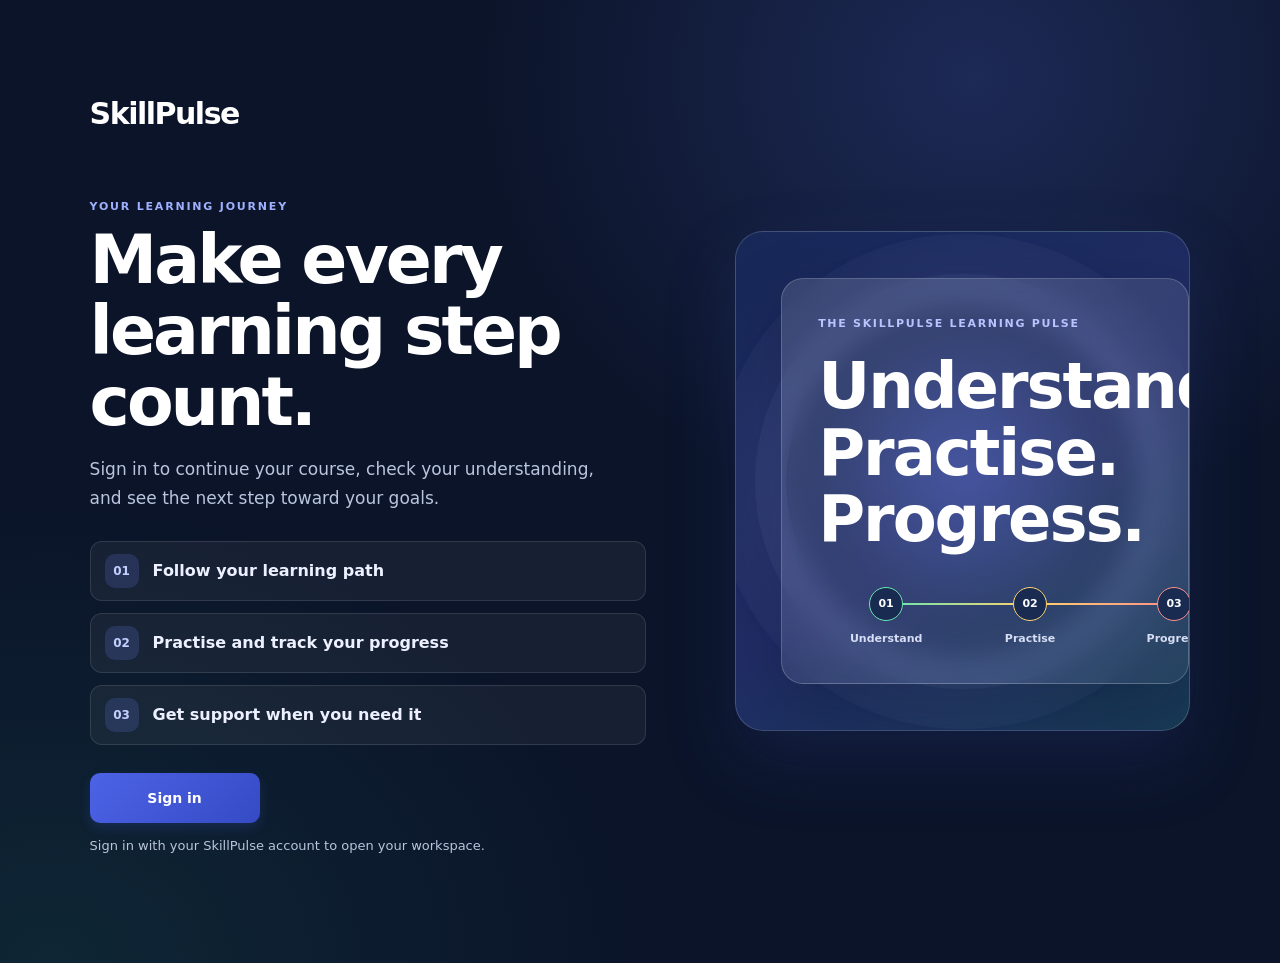
==== frontend/index.html @ a99fac08 "feat: admin invite page, favicon and onboarding docs" ====
<!DOCTYPE html>
<html lang="en">
<head>
  <meta charset="UTF-8">
  <meta name="viewport" content="width=device-width, initial-scale=1">
  <title>SkillPulse | My Learning</title>
  <link rel="icon" href="favicon.svg" type="image/svg+xml">
  <link rel="stylesheet" href="style.css">
  <script src="app.js" defer></script>
  <script src="final-project.js" defer></script>
  <script src="modules.js" defer></script>
  <script src="module-checks.js" defer></script>
  <script src="practice.js" defer></script>
 <script src="support.js" defer></script>
  <script src="tutor-reviews.js" defer></script>
  <script src="tutor-dashboard.js" defer></script>
  <script src="certificate.js" defer></script>
  <script src="admin-invites.js" defer></script>
  <script src="auth.js" defer></script>
</head>
<body>
  <main id="login-page" class="login-page">
    <section class="login-panel">
      <a class="login-brand" href="/">SkillPulse</a>
      <p class="eyebrow">YOUR LEARNING JOURNEY</p>
      <h1>Make every learning step count.</h1>
      <p class="login-lead">
        Sign in to continue your course, check your understanding,
        and see the next step toward your goals.
      </p>
      <div class="login-highlights">
        <div><span>01</span><p>Follow your learning path</p></div>
        <div><span>02</span><p>Practise and track your progress</p></div>
        <div><span>03</span><p>Get support when you need it</p></div>
      </div>
      <div id="login-actions" class="login-actions"></div>
      <p id="login-status" class="login-status" role="status" aria-live="polite">
        Sign in with your SkillPulse account to open your workspace.
      </p>
    </section>
    <aside class="login-art" aria-label="Learning and progress">
      <div class="login-art-card">
        <span class="login-art-kicker">THE SKILLPULSE LEARNING PULSE</span>
        <strong>Understand.<br>Practise.<br>Progress.</strong>
        <div class="pulse-route" aria-label="Learning journey milestones">
          <div class="pulse-stop"><span>01</span><small>Understand</small></div>
          <div class="pulse-stop"><span>02</span><small>Practise</small></div>
          <div class="pulse-stop"><span>03</span><small>Progress</small></div>
        </div>
      </div>
    </aside>
  </main>

  <div class="app-shell" hidden>
    <aside class="sidebar">
      <a class="brand" href="#overview">SkillPulse</a>
      <p class="sidebar-caption">LEARNER WORKSPACE</p>

      <nav aria-label="Main navigation">
        <a href="#overview">Overview</a>
        <a href="#learning">My Learning</a>
        <a href="#practice">Practice</a>
        <a href="#understanding">My Understanding</a>
        <a href="#readiness">Exam Readiness</a>
        <a href="#history">Progress History</a>
        <a href="#support">Support</a>
      </nav>

      <div class="sidebar-note">
        <strong>One step at a time.</strong>
        <p>Learn, practise, reflect and ask for help.</p>
      </div>
    </aside>

    <main class="workspace">
      <header class="workspace-header">
        <span class="badge">My Learning</span>
        <span class="account-status">Not signed in</span>
      </header>

      <section id="overview" class="welcome">
        <p class="eyebrow">YOUR LEARNING JOURNEY</p>
        <h1>Build confidence.<br>See your progress.</h1>
        <p>
          Follow your learning path, check your understanding
          and discover what needs attention.
        </p>
      </section>

      <p id="connection-status" class="notice" role="status">
        Not connected. Sign-in setup is pending.
        Your learning records have not been loaded.
      </p>

      <section class="summary-grid" aria-label="Progress overview">
        <article class="card">
          <h2>Attendance</h2>
          <p class="metric" id="attendance-summary">—</p>
          <p>Participation in eligible completed classes.</p>
        </article>
        <article class="card">
          <h2>Lab completion</h2>
          <p class="metric" id="labs-summary">—</p>
          <p>Published labs with approved submissions.</p>
        </article>
        <article class="card">
          <h2>Understanding</h2>
          <p class="metric" id="understanding-summary">—</p>
          <p>Your feedback after each class.</p>
        </article>
        <article class="card">
          <h2>Open blockers</h2>
          <p class="metric" id="blockers-summary">—</p>
          <p>Learning difficulties needing support.</p>
        </article>
      </section>

      <div class="dashboard-columns">
        <div class="main-column">
          <section id="learning" class="card">
            <p class="eyebrow">MY LEARNING</p>
            <h2>Your learning path</h2>
            <p>
              Your enrolled courses, topics and learning activities
              will appear here.
            </p>
            <div id="learning-path" class="empty-state">
              <strong>Your next step starts here</strong>
              <p>Sign in once account setup is complete to load your courses.</p>
            </div>
          </section>

          <section id="understanding" class="card">
            <p class="eyebrow">REFLECT AFTER EACH CLASS</p>
            <h2>How well did you understand?</h2>
            <p>
              Choose a status for a class and tell your tutor
              where you need help.
            </p>

            <div class="understanding-legend">
              <div class="understanding-option green">
                <strong>✓ Green · Understood</strong>
                <p>I can explain this and try it independently.</p>
              </div>
              <div class="understanding-option yellow">
                <strong>? Yellow · Some doubts</strong>
                <p>I understand parts, but need clarification.</p>
              </div>
              <div class="understanding-option red">
                <strong>! Red · Need help</strong>
                <p>I need another explanation or guided practice.</p>
              </div>
            </div>

            <form id="understanding-form">
              <fieldset disabled>
                <legend>Record your understanding</legend>

                <label for="session-select">Class session</label>
                <select id="session-select" name="session_id">
                  <option value="">Sign in to load your classes</option>
                </select>

                <label for="understanding-rating">Your understanding</label>
                <select id="understanding-rating" name="rating">
                  <option value="">Choose a status</option>
                  <option value="green">Green — Understood</option>
                  <option value="yellow">Yellow — Some doubts</option>
                  <option value="red">Red — Need help</option>
                </select>

                <label for="understanding-comment">
                  What would you like help with?
                </label>
                <textarea
                  id="understanding-comment"
                  name="comment"
                  rows="3"
                  placeholder="For example: I need help understanding IAM roles."
                ></textarea>

                <button type="submit">Save understanding</button>
              </fieldset>
              <p class="form-note">
                Available after sign-in and class data are connected.
              </p>
            </form>

            <p class="form-note">
              This is your own understanding check.
              Exam readiness is calculated separately.
            </p>
          </section>

          <section id="history" class="card">
            <h2>Your progress over time</h2>
            <p>Compare saved readiness snapshots.</p>

            <div class="table-scroll">
              <table>
                <caption class="sr-only">Readiness snapshot history</caption>
                <thead>
                  <tr>
                    <th scope="col">Date</th>
                    <th scope="col">Score</th>
                    <th scope="col">Readiness level</th>
                  </tr>
                </thead>
                <tbody id="history-body">
                  <tr>
                    <td colspan="3">History has not been loaded.</td>
                  </tr>
                </tbody>
              </table>
            </div>
          </section>
        </div>

        <div class="side-column">
          <section id="readiness" class="card">
            <p class="eyebrow">EXAM READINESS</p>
            <h2>Your readiness</h2>
            <div class="score-display">
              <span id="overall-score">—</span>
              <span class="score-total">/ 100</span>
              <p id="readiness-level">Awaiting data</p>
            </div>
            <p id="readiness-summary">
              Your score and its explanation will appear after connection.
            </p>

            <dl class="score-breakdown">
              <div><dt>Quizzes</dt><dd id="quiz-score">—</dd></div>
              <div><dt>Mock exams</dt><dd id="mock-score">—</dd></div>
              <div><dt>Practical labs</dt><dd id="lab-score">—</dd></div>
              <div><dt>Attendance</dt><dd id="attendance-score">—</dd></div>
              <div><dt>Blocker resolution</dt><dd id="blockers-score">—</dd></div>
            </dl>

            <h3>Readiness requirements</h3>
            <ul id="readiness-requirements">
              <li>Requirements have not been loaded.</li>
            </ul>
          </section>

          <section class="card">
            <h2>Your next steps</h2>
            <div id="next-steps" class="empty-state">
              <p>
                Pending work and unmet readiness requirements
                will appear when your records are loaded.
              </p>
            </div>
          </section>

          <section id="support" class="card">
            <p class="eyebrow">YOU CAN ASK FOR HELP</p>
            <h2>Learning support</h2>
            <p>
              Track your blockers and follow up with your tutor.
            </p>
            <p class="empty-state">
              Support records have not been loaded.
            </p>
          </section>
        </div>
      </div>

      <footer>
        SkillPulse · Readiness is guidance, not a guarantee of exam success.
      </footer>
    </main>
  </div>
</body>
</html>
---- frontend/style.css ----
:root {
  color-scheme: light;
  --background: #f3f6fb;
  --surface: #ffffff;
  --text: #17243b;
  --muted: #58677d;
  --primary: #3455db;
  --border: #dce4ee;
}

* {
  box-sizing: border-box;
}

html {
  scroll-behavior: smooth;
  scroll-padding-top: 24px;
}

body {
  margin: 0;
  background: var(--background);
  color: var(--text);
  font-family: system-ui, -apple-system, BlinkMacSystemFont,
    "Segoe UI", sans-serif;
  line-height: 1.6;
}

.app-shell {
  display: grid;
  grid-template-columns: 240px minmax(0, 1fr);
  min-height: 100vh;
}

.sidebar {
  position: sticky;
  top: 0;
  height: 100vh;
  overflow-y: auto;
  padding: 32px 22px;
  background: #15233f;
  color: #ffffff;
}

.brand {
  color: #ffffff;
  font-size: 28px;
  font-weight: 800;
  letter-spacing: -1px;
  text-decoration: none;
}

.sidebar-caption {
  margin: 38px 12px 14px;
  color: #a9b9d5;
  font-size: 11px;
  font-weight: 700;
  letter-spacing: 1.4px;
}

.sidebar nav {
  display: grid;
  gap: 8px;
}

.sidebar nav a {
  padding: 12px;
  border-radius: 10px;
  color: #e2eaf8;
  text-decoration: none;
  font-size: 14px;
  font-weight: 550;
}

.sidebar nav a:hover,
.sidebar nav a:focus-visible {
  background: #2a3c60;
  color: #ffffff;
}

.sidebar-note {
  margin-top: 48px;
  padding: 18px;
  border: 1px solid #3a4a67;
  border-radius: 14px;
  font-size: 13px;
}

.sidebar-note p {
  margin-bottom: 0;
  color: #c0cee3;
}

.workspace {
  min-width: 0;
  width: 100%;
  max-width: 1480px;
  margin: 0 auto;
  padding: 0 36px;
}

.workspace-header {
  display: flex;
  justify-content: space-between;
  align-items: center;
  gap: 16px;
  min-height: 82px;
  border-bottom: 1px solid var(--border);
}

.badge {
  padding: 6px 12px;
  border-radius: 999px;
  background: #e7edff;
  color: #3048a5;
  font-size: 13px;
  font-weight: 700;
}

.account-status {
  color: var(--muted);
  font-size: 13px;
}

.welcome {
  max-width: 760px;
  padding: 36px 0 12px;
}

.eyebrow {
  margin: 0 0 10px;
  color: var(--primary);
  font-size: 11px;
  font-weight: 750;
  letter-spacing: 1.5px;
}

h1,
h2,
h3 {
  line-height: 1.25;
}

h1 {
  margin: 0 0 16px;
  font-size: clamp(30px, 3.5vw, 46px);
  letter-spacing: -1.5px;
}

h2 {
  margin: 0 0 12px;
  font-size: 21px;
}

h3 {
  margin: 24px 0 12px;
  font-size: 16px;
}

p {
  color: var(--muted);
}

.notice {
  margin: 12px 0 24px;
  padding: 14px 18px;
  border: 1px solid #cbd8f5;
  border-radius: 12px;
  background: #edf3ff;
  color: #344b79;
  font-size: 14px;
}

.card {
  min-width: 0;
  padding: 24px;
  border: 1px solid var(--border);
  border-radius: 16px;
  background: var(--surface);
  box-shadow: 0 4px 20px rgb(23 36 59 / 3%);
}

.summary-grid {
  display: grid;
  grid-template-columns: repeat(4, minmax(0, 1fr));
  gap: 16px;
  margin-bottom: 26px;
}

.summary-grid h2 {
  font-size: 15px;
}

.summary-grid .metric {
  margin: 14px 0 8px;
  color: var(--primary);
  font-size: 36px;
  font-weight: 800;
  line-height: 1;
}

.summary-grid p:last-child {
  margin-bottom: 0;
  font-size: 13px;
}

.dashboard-columns {
  display: grid;
  grid-template-columns: minmax(0, 1fr);
  gap: 24px;
  align-items: start;
}

.main-column,
.side-column {
  display: grid;
  gap: 24px;
  min-width: 0;
}

.empty-state {
  margin-top: 18px;
  padding: 22px;
  border: 1px dashed #cbd5e3;
  border-radius: 12px;
  background: #f8fafd;
  color: var(--muted);
  font-size: 14px;
}

.empty-state p {
  margin: 8px 0 0;
}

.understanding-legend {
  display: grid;
  gap: 12px;
  margin: 22px 0;
}

.understanding-option {
  padding: 15px 18px;
  border: 1px solid;
  border-left-width: 5px;
  border-radius: 10px;
}

.understanding-option strong {
  font-size: 14px;
}

.understanding-option p {
  margin: 5px 0 0;
  color: inherit;
  font-size: 13px;
}

.green {
  background: #effaf3;
  border-color: #258451;
  color: #205d3c;
}

.yellow {
  background: #fff9e8;
  border-color: #a67a13;
  color: #75530a;
}

.red {
  background: #fff1f1;
  border-color: #c64a4a;
  color: #963434;
}

fieldset {
  min-width: 0;
  margin: 0;
  padding: 20px;
  border: 1px solid var(--border);
  border-radius: 12px;
}

legend {
  padding: 0 8px;
  font-size: 14px;
  font-weight: 700;
}

label {
  display: block;
  margin: 14px 0 6px;
  font-size: 13px;
  font-weight: 650;
}

select,
textarea,
button {
  font: inherit;
}

select,
textarea {
  display: block;
  width: 100%;
  padding: 11px 12px;
  border: 1px solid #b9c5d7;
  border-radius: 8px;
  background: #ffffff;
  color: var(--text);
  font-size: 14px;
}

textarea {
  resize: vertical;
}

button {
  margin-top: 16px;
  padding: 11px 18px;
  border: 0;
  border-radius: 8px;
  background: var(--primary);
  color: #ffffff;
  font-size: 14px;
  font-weight: 650;
  cursor: pointer;
}

button:hover:not(:disabled) {
  background: #2944b5;
}

select:disabled,
textarea:disabled,
button:disabled {
  cursor: not-allowed;
  background: #edf0f5;
  color: #657187;
  opacity: 1;
}

.form-note {
  font-size: 12px;
}

#readiness {
  border-top: 4px solid var(--primary);
}

.score-display {
  padding: 12px 0;
  text-align: center;
}

#overall-score {
  color: var(--primary);
  font-size: 64px;
  font-weight: 800;
  letter-spacing: -3px;
}

.score-total {
  color: var(--muted);
  font-size: 18px;
}

#readiness-level {
  margin: 0;
  font-weight: 650;
}

#readiness-summary {
  font-size: 14px;
}

.score-breakdown {
  margin: 22px 0;
}

.score-breakdown > div {
  display: flex;
  justify-content: space-between;
  gap: 16px;
  padding: 11px 0;
  border-bottom: 1px solid var(--border);
  font-size: 14px;
}

.score-breakdown dt {
  color: var(--muted);
}

.score-breakdown dd {
  margin: 0;
  font-weight: 750;
}

#readiness-requirements {
  padding-left: 20px;
  color: var(--muted);
  font-size: 14px;
}

.table-scroll {
  overflow-x: auto;
}

table {
  width: 100%;
  border-collapse: collapse;
  text-align: left;
}

th,
td {
  padding: 14px 12px;
  border-bottom: 1px solid var(--border);
  font-size: 13px;
}

th {
  background: #f7f9fc;
  color: var(--muted);
}

footer {
  padding: 32px 0;
  color: var(--muted);
  font-size: 12px;
  text-align: center;
}

.sr-only {
  position: absolute;
  width: 1px;
  height: 1px;
  padding: 0;
  margin: -1px;
  overflow: hidden;
  clip: rect(0, 0, 0, 0);
  white-space: nowrap;
  border: 0;
}

a:focus-visible,
button:focus-visible,
select:focus-visible,
textarea:focus-visible {
  outline: 3px solid #6888ff;
  outline-offset: 4px;
}

@media (max-width: 1150px) {
  .app-shell {
    grid-template-columns: 205px minmax(0, 1fr);
  }

  .workspace {
    padding: 0 24px;
  }

  .summary-grid {
    grid-template-columns: repeat(2, minmax(0, 1fr));
  }

  .dashboard-columns {
    grid-template-columns: minmax(0, 1fr);
  }
}

@media (max-width: 760px) {
  .app-shell {
    display: block;
  }

  .sidebar {
    position: static;
    height: auto;
    padding: 20px;
  }

  .sidebar-caption,
  .sidebar-note {
    display: none;
  }

  .sidebar nav {
    display: flex;
    gap: 8px;
    margin-top: 16px;
    overflow-x: auto;
    padding-bottom: 6px;
  }

  .sidebar nav a {
    flex: 0 0 auto;
    padding: 9px 12px;
  }

  .workspace {
    padding: 0 18px;
  }

  .welcome {
    padding-top: 28px;
  }

  .card {
    padding: 20px;
  }
}

@media (max-width: 400px) {
  .summary-grid {
    grid-template-columns: minmax(0, 1fr);
  }

  .workspace-header {
    flex-wrap: wrap;
    padding: 16px 0;
  }
}

@media (prefers-reduced-motion: reduce) {
  html {
    scroll-behavior: auto;
  }
}
.learning-path {
  display: grid;
  gap: 16px;
  margin-top: 22px;
}

.course-overview {
  padding: 22px;
  border: 1px solid #cbd8f5;
  border-radius: 12px;
  background: #f2f5ff;
}

.course-overview h3 {
  margin: 16px 0 10px;
  font-size: 20px;
}

.course-overview p:last-child {
  margin-bottom: 0;
}

.topic-card {
  border: 1px solid var(--border);
  border-radius: 12px;
  overflow: hidden;
}

.topic-header {
  display: flex;
  align-items: flex-start;
  gap: 14px;
  padding: 20px;
}

.topic-number {
  display: grid;
  place-items: center;
  flex: 0 0 42px;
  height: 42px;
  border-radius: 12px;
  background: #edf1ff;
  color: var(--primary);
  font-weight: 800;
}

.topic-header h3 {
  margin: 0 0 6px;
}

.topic-meta {
  margin: 0;
  font-size: 12px;
}

.topic-details {
  padding: 0 20px 18px;
}

.topic-details summary {
  padding: 8px 0;
  color: var(--primary);
  cursor: pointer;
  font-size: 14px;
  font-weight: 650;
}

.topic-details summary:focus-visible {
  outline: 3px solid #6888ff;
  outline-offset: 3px;
}

.topic-details h4 {
  margin: 18px 0 8px;
  font-size: 14px;
}

.topic-details ul {
  padding-left: 20px;
}

.topic-details li,
.topic-details p {
  font-size: 14px;
  color: var(--muted);
}

.topic-details li {
  margin: 8px 0;
}

/* SkillPulse visual refresh */
:root {
  --background: #f4f7fc;
  --surface: #ffffff;
  --text: #18243a;
  --muted: #63718a;
  --primary: #3558d4;
  --border: #e1e7f0;
}

body {
  background:
    radial-gradient(ellipse at top right, #eaf0ff 0, transparent 34%),
    var(--background);
  color: var(--text);
}

.sidebar {
  background: linear-gradient(180deg, #172746 0%, #101c34 100%);
  box-shadow: 8px 0 28px rgb(18 34 62 / 8%);
}

.sidebar nav a {
  transition: background 160ms ease, transform 160ms ease;
}

.sidebar nav a:hover,
.sidebar nav a:focus-visible {
  transform: translateX(3px);
}

.workspace {
  max-width: 1380px;
  padding-inline: clamp(18px, 3vw, 40px);
}

.workspace-header {
  position: sticky;
  top: 0;
  z-index: 5;
  background: rgb(244 247 252 / 92%);
  backdrop-filter: blur(12px);
}

.card {
  border-color: #e2e8f1;
  border-radius: 18px;
  box-shadow: 0 8px 28px rgb(25 43 75 / 5%);
  transition: box-shadow 180ms ease, transform 180ms ease;
}

.card:hover {
  box-shadow: 0 12px 32px rgb(25 43 75 / 9%);
  transform: translateY(-2px);
}

.summary-grid {
  gap: 18px;
}

.summary-grid .card {
  border-top: 3px solid #dbe4ff;
}

.summary-grid .metric {
  color: var(--primary);
  font-size: 40px;
}

#tutor-dashboard .summary-grid {
  grid-template-columns: repeat(3, minmax(0, 1fr));
}

#tutor-follow-up {
  border-left: 4px solid #f2bd4b;
  background: linear-gradient(135deg, #fffdf7, #ffffff 70%);
}

#tutor-follow-up details {
  margin-top: 18px;
  padding-top: 14px;
  border-top: 1px solid var(--border);
}

#tutor-follow-up details summary {
  display: inline-flex;
  align-items: center;
  gap: 8px;
  padding: 10px 14px;
  border-radius: 10px;
  background: #edf2ff;
  color: #2e4db5;
  cursor: pointer;
  font-weight: 700;
}

#tutor-follow-up form {
  max-width: 680px;
  margin-top: 16px;
}

input,
select,
textarea {
  border: 1px solid #cbd5e3;
  border-radius: 10px;
  background: #fff;
  color: var(--text);
}

input {
  display: block;
  width: 100%;
  padding: 11px 12px;
  font: inherit;
}

input:focus,
select:focus,
textarea:focus {
  border-color: #6482ed;
  outline: 3px solid rgb(100 130 237 / 18%);
}

button {
  border-radius: 10px;
  box-shadow: 0 4px 12px rgb(53 88 212 / 18%);
  transition: background 150ms ease, transform 150ms ease;
}

button:hover:not(:disabled) {
  transform: translateY(-1px);
}

.notice {
  border-radius: 12px;
}

table tbody tr:hover {
  background: #f6f8fd;
}

.green {
  background: #ecf8f0;
}

.yellow {
  background: #fff7e4;
}

.red {
  background: #fff0ef;
}

.dashboard-columns {
  grid-template-columns: minmax(0, 1fr);
}

@media (max-width: 760px) {
  #tutor-dashboard .summary-grid {
    grid-template-columns: 1fr;
  }

  .card:hover {
    transform: none;
  }
}

@media (prefers-reduced-motion: reduce) {
  *,
  *::before,
  *::after {
    scroll-behavior: auto !important;
    transition-duration: 0.01ms !important;
  }
}

/* Tutor dashboard: colorful progress cards */
#tutor-dashboard {
  display: grid;
  gap: 24px;
}

#tutor-dashboard > h1 {
  color: #182747;
}

#tutor-dashboard .summary-grid {
  gap: 18px;
}

#tutor-dashboard .summary-grid > .card {
  position: relative;
  min-height: 150px;
  overflow: hidden;
  border: 0;
  border-radius: 18px;
  box-shadow: 0 12px 28px rgb(31 47 78 / 10%);
  transition: transform 180ms ease, box-shadow 180ms ease;
}

#tutor-dashboard .summary-grid > .card:hover {
  transform: translateY(-4px);
  box-shadow: 0 18px 34px rgb(31 47 78 / 16%);
}

#tutor-dashboard .summary-grid > .card:nth-child(1) {
  background: linear-gradient(135deg, #e7f8ee, #c9f0d9);
  color: #12643b;
}

#tutor-dashboard .summary-grid > .card:nth-child(2) {
  background: linear-gradient(135deg, #fff7df, #ffe7a6);
  color: #805800;
}

#tutor-dashboard .summary-grid > .card:nth-child(3) {
  background: linear-gradient(135deg, #fff0ef, #ffd0cb);
  color: #9e3028;
}

#tutor-dashboard .summary-grid > .card h2 {
  position: relative;
  z-index: 1;
  font-size: 14px;
  font-weight: 750;
}

#tutor-dashboard .summary-grid .metric {
  position: relative;
  z-index: 1;
  margin: 22px 0 0;
  color: inherit;
  font-size: 52px;
  font-weight: 850;
  letter-spacing: -2px;
}

#tutor-dashboard .summary-grid > .card::after {
  position: absolute;
  right: -18px;
  bottom: -48px;
  width: 140px;
  height: 140px;
  border: 22px solid rgb(255 255 255 / 32%);
  border-radius: 50%;
  content: "";
}

#tutor-understanding,
#tutor-follow-up,
#tutor-reviews {
  border: 1px solid #e0e7f2;
  border-radius: 18px;
  box-shadow: 0 10px 28px rgb(31 47 78 / 7%);
}

#tutor-understanding h2,
#tutor-follow-up h2,
#tutor-reviews h2 {
  color: #1c2e50;
}

#tutor-understanding select,
#tutor-follow-up input,
#tutor-follow-up select {
  max-width: 100%;
  border-color: #cbd5e4;
  border-radius: 10px;
  background: #fbfcff;
}

#tutor-understanding td.green,
#tutor-understanding td.yellow,
#tutor-understanding td.red {
  border-radius: 999px;
  font-weight: 750;
  text-align: center;
}

#tutor-understanding td.green {
  background: #e5f7ed;
  color: #12643b;
}

#tutor-understanding td.yellow {
  background: #fff3d1;
  color: #805800;
}

#tutor-understanding td.red {
  background: #ffe6e3;
  color: #9e3028;
}

@media (max-width: 760px) {
  #tutor-dashboard .summary-grid {
    grid-template-columns: 1fr;
  }

  #tutor-dashboard .summary-grid > .card {
    min-height: 125px;
  }
}

@media (prefers-reduced-motion: reduce) {
  #tutor-dashboard .summary-grid > .card {
    transition: none;
  }

  #tutor-dashboard .summary-grid > .card:hover {
    transform: none;
  }
}

/* SkillPulse dashboard visual refresh */
:root {
  --background: #f2f5fb;
  --surface: #ffffff;
  --text: #192742;
  --muted: #64728a;
  --primary: #4059d8;
  --border: #e0e6f0;
  --green: #17844e;
  --yellow: #a66a00;
  --red: #c43c35;
}

body {
  background:
    radial-gradient(ellipse at 88% 0%, rgb(92 116 231 / 10%), transparent 34%),
    var(--background);
  color: var(--text);
}

.sidebar {
  background: linear-gradient(180deg, #172747 0%, #111c34 100%);
  box-shadow: 8px 0 28px rgb(21 34 60 / 10%);
}

.brand {
  letter-spacing: -1.2px;
}

.sidebar nav a {
  border: 1px solid transparent;
  transition: background 160ms ease, border-color 160ms ease;
}

.sidebar nav a:hover,
.sidebar nav a:focus-visible {
  border-color: rgb(255 255 255 / 12%);
  background: rgb(255 255 255 / 10%);
}

.workspace {
  max-width: 1560px;
  padding-bottom: 36px;
}

.workspace-header {
  position: sticky;
  z-index: 5;
  top: 0;
  background: rgb(242 245 251 / 90%);
  backdrop-filter: blur(14px);
}

.welcome {
  max-width: 900px;
  padding-top: 48px;
}

.eyebrow {
  letter-spacing: 1.8px;
}

h1 {
  color: #172747;
}

.card {
  border-color: #e2e8f2;
  border-radius: 18px;
  box-shadow: 0 10px 30px rgb(25 39 66 / 6%);
  transition: border-color 180ms ease, box-shadow 180ms ease;
}

.card:hover {
  border-color: #d3dcef;
  box-shadow: 0 15px 36px rgb(25 39 66 / 9%);
}

.summary-grid .card {
  min-height: 150px;
}

.summary-grid .metric {
  font-size: 42px;
  letter-spacing: -1.5px;
}

#tutor-dashboard .summary-grid > .card:nth-child(1) {
  border: 1px solid #bde8cd;
  background: linear-gradient(145deg, #f0fbf4, #d7f3e1);
  color: #12643b;
}

#tutor-dashboard .summary-grid > .card:nth-child(2) {
  border: 1px solid #f1d78a;
  background: linear-gradient(145deg, #fffaf0, #ffedbd);
  color: #805800;
}

#tutor-dashboard .summary-grid > .card:nth-child(3) {
  border: 1px solid #f0c0bb;
  background: linear-gradient(145deg, #fff5f4, #ffded9);
  color: #9e3028;
}

#tutor-dashboard .summary-grid > .card:nth-child(1) .metric,
#tutor-dashboard .summary-grid > .card:nth-child(2) .metric,
#tutor-dashboard .summary-grid > .card:nth-child(3) .metric {
  color: inherit;
}

.notice {
  border-color: #d4def8;
  border-radius: 12px;
  background: linear-gradient(120deg, #eef3ff, #f7f8ff);
}

.course-overview {
  border-color: #d7e0ff;
  border-radius: 16px;
  background: linear-gradient(135deg, #f2f5ff, #fafbff);
}

.topic-card {
  border-color: #e1e7f0;
  border-radius: 16px;
  background: #fff;
  transition: transform 160ms ease, box-shadow 160ms ease;
}

.topic-card:hover {
  transform: translateY(-2px);
  box-shadow: 0 12px 26px rgb(25 39 66 / 7%);
}

.badge {
  background: #e9edff;
  color: #334bb3;
}

button {
  border-radius: 10px;
  background: linear-gradient(135deg, #4d63e7, #354ac4);
  box-shadow: 0 5px 12px rgb(64 89 216 / 20%);
  transition: transform 150ms ease, box-shadow 150ms ease;
}

button:hover:not(:disabled) {
  transform: translateY(-1px);
  background: linear-gradient(135deg, #4058dc, #2d42b2);
  box-shadow: 0 8px 18px rgb(64 89 216 / 26%);
}

select,
textarea,
input {
  border-color: #ccd5e3;
  border-radius: 10px;
  background: #fcfdff;
}

select:focus,
textarea:focus,
input:focus {
  border-color: #7185ed;
  outline: 3px solid rgb(81 105 226 / 14%);
}

#tutor-understanding,
#tutor-follow-up,
#tutor-reviews,
#final-project {
  border-radius: 18px;
}

#tutor-understanding td.green,
#tutor-understanding td.yellow,
#tutor-understanding td.red {
  border: 0;
  border-radius: 999px;
  font-weight: 750;
  text-align: center;
}

#tutor-understanding td.green {
  background: #e5f7ed;
  color: #12643b;
}

#tutor-understanding td.yellow {
  background: #fff3d1;
  color: #805800;
}

#tutor-understanding td.red {
  background: #ffe6e3;
  color: #9e3028;
}

th {
  background: #f5f7fc;
  color: #52617a;
  font-weight: 700;
}

td {
  vertical-align: top;
}

details summary {
  color: var(--primary);
  font-weight: 700;
  cursor: pointer;
}

footer {
  color: #718097;
}

@media (max-width: 760px) {
  .workspace-header {
    position: static;
  }

  .welcome {
    padding-top: 30px;
  }

  .summary-grid .card {
    min-height: 125px;
  }
}

@media (prefers-reduced-motion: reduce) {
  *,
  *::before,
  *::after {
    scroll-behavior: auto !important;
    transition-duration: 0.01ms !important;
  }
}

/* SkillPulse dashboard visual refresh */
:root {
  --background: #f2f5fb;
  --surface: #ffffff;
  --text: #192742;
  --muted: #64728a;
  --primary: #4059d8;
  --border: #e0e6f0;
  --green: #17844e;
  --yellow: #a66a00;
  --red: #c43c35;
}

body {
  background:
    radial-gradient(ellipse at 88% 0%, rgb(92 116 231 / 10%), transparent 34%),
    var(--background);
  color: var(--text);
}

.sidebar {
  background: linear-gradient(180deg, #172747 0%, #111c34 100%);
  box-shadow: 8px 0 28px rgb(21 34 60 / 10%);
}

.brand {
  letter-spacing: -1.2px;
}

.sidebar nav a {
  border: 1px solid transparent;
  transition: background 160ms ease, border-color 160ms ease;
}

.sidebar nav a:hover,
.sidebar nav a:focus-visible {
  border-color: rgb(255 255 255 / 12%);
  background: rgb(255 255 255 / 10%);
}

.workspace {
  max-width: 1560px;
  padding-bottom: 36px;
}

.workspace-header {
  position: sticky;
  z-index: 5;
  top: 0;
  background: rgb(242 245 251 / 90%);
  backdrop-filter: blur(14px);
}

.welcome {
  max-width: 900px;
  padding-top: 48px;
}

.eyebrow {
  letter-spacing: 1.8px;
}

h1 {
  color: #172747;
}

.card {
  border-color: #e2e8f2;
  border-radius: 18px;
  box-shadow: 0 10px 30px rgb(25 39 66 / 6%);
  transition: border-color 180ms ease, box-shadow 180ms ease;
}

.card:hover {
  border-color: #d3dcef;
  box-shadow: 0 15px 36px rgb(25 39 66 / 9%);
}

.summary-grid .card {
  min-height: 150px;
}

.summary-grid .metric {
  font-size: 42px;
  letter-spacing: -1.5px;
}

#tutor-dashboard .summary-grid > .card:nth-child(1) {
  border: 1px solid #bde8cd;
  background: linear-gradient(145deg, #f0fbf4, #d7f3e1);
  color: #12643b;
}

#tutor-dashboard .summary-grid > .card:nth-child(2) {
  border: 1px solid #f1d78a;
  background: linear-gradient(145deg, #fffaf0, #ffedbd);
  color: #805800;
}

#tutor-dashboard .summary-grid > .card:nth-child(3) {
  border: 1px solid #f0c0bb;
  background: linear-gradient(145deg, #fff5f4, #ffded9);
  color: #9e3028;
}

#tutor-dashboard .summary-grid > .card:nth-child(1) .metric,
#tutor-dashboard .summary-grid > .card:nth-child(2) .metric,
#tutor-dashboard .summary-grid > .card:nth-child(3) .metric {
  color: inherit;
}

.notice {
  border-color: #d4def8;
  border-radius: 12px;
  background: linear-gradient(120deg, #eef3ff, #f7f8ff);
}

.course-overview {
  border-color: #d7e0ff;
  border-radius: 16px;
  background: linear-gradient(135deg, #f2f5ff, #fafbff);
}

.topic-card {
  border-color: #e1e7f0;
  border-radius: 16px;
  background: #fff;
  transition: transform 160ms ease, box-shadow 160ms ease;
}

.topic-card:hover {
  transform: translateY(-2px);
  box-shadow: 0 12px 26px rgb(25 39 66 / 7%);
}

.badge {
  background: #e9edff;
  color: #334bb3;
}

button {
  border-radius: 10px;
  background: linear-gradient(135deg, #4d63e7, #354ac4);
  box-shadow: 0 5px 12px rgb(64 89 216 / 20%);
  transition: transform 150ms ease, box-shadow 150ms ease;
}

button:hover:not(:disabled) {
  transform: translateY(-1px);
  background: linear-gradient(135deg, #4058dc, #2d42b2);
  box-shadow: 0 8px 18px rgb(64 89 216 / 26%);
}

select,
textarea,
input {
  border-color: #ccd5e3;
  border-radius: 10px;
  background: #fcfdff;
}

select:focus,
textarea:focus,
input:focus {
  border-color: #7185ed;
  outline: 3px solid rgb(81 105 226 / 14%);
}

#tutor-understanding,
#tutor-follow-up,
#tutor-reviews,
#final-project {
  border-radius: 18px;
}

#tutor-understanding td.green,
#tutor-understanding td.yellow,
#tutor-understanding td.red {
  border: 0;
  border-radius: 999px;
  font-weight: 750;
  text-align: center;
}

#tutor-understanding td.green {
  background: #e5f7ed;
  color: #12643b;
}

#tutor-understanding td.yellow {
  background: #fff3d1;
  color: #805800;
}

#tutor-understanding td.red {
  background: #ffe6e3;
  color: #9e3028;
}

th {
  background: #f5f7fc;
  color: #52617a;
  font-weight: 700;
}

td {
  vertical-align: top;
}

details summary {
  color: var(--primary);
  font-weight: 700;
  cursor: pointer;
}

footer {
  color: #718097;
}

@media (max-width: 760px) {
  .workspace-header {
    position: static;
  }

  .welcome {
    padding-top: 30px;
  }

  .summary-grid .card {
    min-height: 125px;
  }
}

@media (prefers-reduced-motion: reduce) {
  *,
  *::before,
  *::after {
    scroll-behavior: auto !important;
    transition-duration: 0.01ms !important;
  }
}

/* Interactive tutor project review cards */
.review-intro {
  max-width: 700px;
}

.review-toolbar {
  display: grid;
  grid-template-columns: minmax(220px, 2fr) minmax(180px, 1fr);
  gap: 16px;
  margin: 20px 0 12px;
}

.review-toolbar label,
.review-form label {
  display: grid;
  gap: 7px;
}

.review-refresh {
  margin: 8px 0 18px;
}

.review-list {
  display: grid;
  gap: 14px;
}

.review-card {
  overflow: hidden;
  border: 1px solid #dfe6f1;
  border-radius: 16px;
  background: linear-gradient(145deg, #fff, #f9fbff);
  box-shadow: 0 8px 22px rgb(25 39 66 / 5%);
}

.review-card-summary {
  display: flex;
  align-items: center;
  justify-content: space-between;
  gap: 16px;
  padding: 18px 20px;
  color: #1c2e50;
  cursor: pointer;
  list-style: none;
}

.review-card-summary::-webkit-details-marker {
  display: none;
}

.review-card-summary::after {
  color: #5268d9;
  content: "+";
  font-size: 22px;
  font-weight: 700;
}

.review-card details[open] > .review-card-summary::after {
  content: "−";
}

.review-status {
  flex: 0 0 auto;
  padding: 6px 11px;
  border-radius: 999px;
  background: #edf1f8;
  color: #48566d;
  font-size: 12px;
  font-weight: 750;
}

.review-status-approved {
  background: #e2f6e9;
  color: #12643b;
}

.review-status-submitted,
.review-status-under-review {
  background: #fff1cc;
  color: #805800;
}

.review-status-changes-requested {
  background: #eaf0ff;
  color: #344db5;
}

.review-status-rejected {
  background: #ffe6e3;
  color: #9e3028;
}

.review-card-content {
  padding: 4px 20px 20px;
  border-top: 1px solid #e7ecf4;
}

.review-card-content h3 {
  margin-top: 16px;
}

.review-note,
.review-feedback {
  padding: 14px;
  border-radius: 10px;
  background: #f4f6fb;
}

.review-project-link {
  display: inline-block;
  margin: 4px 0 12px;
  font-weight: 700;
}

.review-form {
  display: grid;
  gap: 12px;
  margin-top: 12px;
}

.review-form .notice {
  margin: 4px 0;
}

.review-score {
  max-width: 520px;
  margin: 16px 0;
}

.review-score p {
  margin-bottom: 8px;
  color: #263959;
  font-weight: 750;
}

.review-score-track {
  height: 12px;
  overflow: hidden;
  border-radius: 999px;
  background: #e8edf5;
}

.review-score-fill {
  height: 100%;
  border-radius: inherit;
  background: linear-gradient(90deg, #f0b43c, #536ce4);
}

@media (max-width: 650px) {
  .review-toolbar {
    grid-template-columns: 1fr;
  }

  .review-card-summary {
    align-items: flex-start;
    flex-wrap: wrap;
  }

  .review-status {
    margin-right: 20px;
  }
}

/* Signed-out SkillPulse welcome screen */
#login-page[hidden],
.app-shell[hidden] {
  display: none !important;
}

.login-page {
  display: grid;
  grid-template-columns: 1.1fr 0.9fr;
  gap: clamp(30px, 7vw, 100px);
  align-items: center;
  min-height: 100vh;
  padding: clamp(28px, 7vw, 96px);
  background:
    radial-gradient(ellipse at 10% 5%, rgb(88 111 224 / 12%), transparent 38%),
    #f4f6fc;
}

.login-panel {
  width: min(100%, 620px);
  margin-inline: auto;
}

.login-brand {
  display: inline-block;
  margin-bottom: 60px;
  color: #182747;
  font-size: 30px;
  font-weight: 850;
  letter-spacing: -1.5px;
  text-decoration: none;
}

.login-panel h1 {
  max-width: 600px;
  margin: 0 0 18px;
  color: #172747;
  font-size: clamp(40px, 6vw, 68px);
  line-height: 1.04;
  letter-spacing: -3px;
}

.login-lead {
  max-width: 540px;
  font-size: 17px;
  line-height: 1.7;
}

.login-highlights {
  display: grid;
  gap: 12px;
  margin: 28px 0;
}

.login-highlights > div {
  display: flex;
  align-items: center;
  gap: 14px;
  padding: 12px 14px;
  border: 1px solid #e2e8f3;
  border-radius: 12px;
  background: rgb(255 255 255 / 80%);
}

.login-highlights span {
  display: grid;
  width: 34px;
  height: 34px;
  flex: 0 0 34px;
  place-items: center;
  border-radius: 10px;
  background: #e9edff;
  color: #4059d8;
  font-size: 12px;
  font-weight: 800;
}

.login-highlights p {
  margin: 0;
  color: #263959;
  font-weight: 650;
}

.login-actions button {
  min-width: 170px;
  min-height: 50px;
  margin-top: 8px;
}

.login-status {
  min-height: 24px;
  font-size: 13px;
}

.login-art {
  display: grid;
  min-height: 500px;
  place-items: center;
  border-radius: 28px;
  background: linear-gradient(145deg, #263d8f, #5369df 58%, #8293f2);
  box-shadow: 0 30px 70px rgb(45 63 144 / 24%);
}

.login-art-card {
  display: grid;
  gap: 20px;
  width: min(78%, 390px);
  padding: 36px;
  border: 1px solid rgb(255 255 255 / 28%);
  border-radius: 22px;
  background: rgb(255 255 255 / 12%);
  color: white;
  backdrop-filter: blur(12px);
}

.login-art-kicker {
  font-size: 11px;
  font-weight: 800;
  letter-spacing: 1.7px;
}

.login-art-card strong {
  font-size: clamp(42px, 5vw, 64px);
  line-height: 1.04;
  letter-spacing: -2px;
}

.login-art-dots {
  display: flex;
  gap: 8px;
}

.login-art-dots i {
  width: 9px;
  height: 9px;
  border-radius: 50%;
  background: #9bf0c1;
}

.login-art-dots i:nth-child(2) { background: #ffd56a; }
.login-art-dots i:nth-child(3) { background: #ff9c94; }

@media (max-width: 820px) {
  .login-page {
    grid-template-columns: 1fr;
    padding: 32px 22px;
  }

  .login-brand {
    margin-bottom: 42px;
  }

  .login-art {
    min-height: 250px;
  }

  .login-art-card {
    width: min(88%, 420px);
    padding: 24px;
  }
}

/* SkillPulse signature login design */
.login-page {
  color: #f5f7ff;
  background:
    radial-gradient(ellipse at 76% 8%, rgb(93 117 246 / 22%), transparent 36%),
    radial-gradient(ellipse at 4% 100%, rgb(42 198 157 / 10%), transparent 34%),
    #0b1429 !important;
}

.login-brand,
.login-panel h1 {
  color: #fff !important;
}

.login-panel .eyebrow {
  color: #9fb0ff;
}

.login-lead,
.login-status {
  color: #bac5dd;
}

.login-highlights > div {
  border-color: rgb(255 255 255 / 11%);
  background: rgb(255 255 255 / 5%);
}

.login-highlights p {
  color: #edf1ff;
}

.login-highlights span {
  background: rgb(113 135 255 / 17%);
  color: #c4ceff;
}

.login-art {
  position: relative;
  isolation: isolate;
  overflow: hidden;
  border: 1px solid rgb(255 255 255 / 16%);
  background:
    radial-gradient(circle at 50% 48%, rgb(91 117 255 / 32%), transparent 42%),
    linear-gradient(145deg, #172858, #202d66 54%, #183b56);
}

.login-art::before {
  position: absolute;
  z-index: -1;
  width: min(78%, 440px);
  aspect-ratio: 1;
  border: 1px solid rgb(191 205 255 / 18%);
  border-radius: 50%;
  box-shadow:
    0 0 0 30px rgb(191 205 255 / 5%),
    0 0 0 70px rgb(191 205 255 / 4%),
    0 0 80px rgb(107 133 255 / 20%);
  content: "";
  animation: pulse-orbit 32s linear infinite;
}

.login-art-card {
  z-index: 1;
  width: min(82%, 410px);
  border-color: rgb(255 255 255 / 20%);
  background: linear-gradient(145deg, rgb(255 255 255 / 13%), rgb(255 255 255 / 6%));
  box-shadow: 0 24px 70px rgb(3 8 25 / 24%);
}

.login-art-kicker {
  color: #b8c4ff;
}

.pulse-route {
  position: relative;
  display: grid;
  grid-template-columns: repeat(3, 1fr);
  gap: 8px;
  padding-top: 14px;
}

.pulse-route::before {
  position: absolute;
  top: 30px;
  right: 16%;
  left: 16%;
  height: 2px;
  background: linear-gradient(90deg, #68e5b0, #ffd36e, #ff8f88);
  content: "";
}

.pulse-stop {
  position: relative;
  display: grid;
  justify-items: center;
  gap: 9px;
  text-align: center;
}

.pulse-stop span {
  display: grid;
  width: 34px;
  height: 34px;
  place-items: center;
  border: 1px solid white;
  border-radius: 50%;
  background: #192b51;
  color: #fff;
  font-size: 11px;
  font-weight: 800;
}

.pulse-stop:nth-child(1) span { border-color: #68e5b0; }
.pulse-stop:nth-child(2) span { border-color: #ffd36e; }
.pulse-stop:nth-child(3) span { border-color: #ff8f88; }

.pulse-stop small {
  color: #d7def5;
  font-size: 11px;
  font-weight: 650;
}

@keyframes pulse-orbit {
  to { transform: rotate(360deg); }
}

@media (max-width: 820px) {
  .login-page { grid-template-columns: 1fr; }
  .login-art { min-height: 250px; }
}

@media (prefers-reduced-motion: reduce) {
  .login-art::before { animation: none; }
}

/* Learner dashboard visual refinement */
#overview.welcome {
  max-width: none;
  margin-top: 22px;
  padding: clamp(28px, 4vw, 48px);
  border: 1px solid #dce5fb;
  border-radius: 22px;
  background:
    radial-gradient(circle at 90% 10%, rgb(104 128 238 / 16%), transparent 28%),
    linear-gradient(125deg, #fff, #f2f5ff);
}

#overview h1 {
  max-width: 780px;
  font-size: clamp(36px, 4.5vw, 58px);
}

.summary-grid > .card {
  position: relative;
  overflow: hidden;
  border-top: 4px solid #8293ee;
  background: linear-gradient(155deg, #fff, #f7f9ff);
}

.summary-grid > .card:nth-child(2) {
  border-top-color: #36a875;
  background: linear-gradient(155deg, #fff, #f2fbf6);
}

.summary-grid > .card:nth-child(3) {
  border-top-color: #d39a27;
  background: linear-gradient(155deg, #fff, #fffaf0);
}

.summary-grid > .card:nth-child(4) {
  border-top-color: #db716a;
  background: linear-gradient(155deg, #fff, #fff5f4);
}

.summary-grid > .card h2 {
  color: #263959;
}

.summary-grid .metric {
  margin-top: 18px;
  font-size: clamp(30px, 3vw, 42px);
}

/* Keep a text status compact instead of displaying it like a percentage */
#understanding-summary {
  display: inline-block;
  max-width: 100%;
  padding: 9px 12px;
  border: 1px solid #ead8a7;
  border-radius: 12px;
  background: #fff5d9;
  color: #805800;
  font-size: clamp(15px, 1.4vw, 19px);
  line-height: 1.25;
  letter-spacing: 0;
  overflow-wrap: anywhere;
}

#readiness {
  border: 0;
  border-radius: 20px;
  background:
    radial-gradient(circle at 95% 0%, rgb(125 145 255 / 27%), transparent 35%),
    linear-gradient(145deg, #18294d, #233d71);
  color: #fff;
  box-shadow: 0 18px 38px rgb(24 41 77 / 18%);
}

#readiness h2,
#readiness h3,
#readiness #overall-score,
#readiness #readiness-level,
#readiness .score-total,
#readiness .score-breakdown dd {
  color: #fff;
}

#readiness .eyebrow {
  color: #aebdff;
}

#readiness p,
#readiness .score-breakdown dt,
#readiness-requirements {
  color: #d0d9ee;
}

#readiness .score-display {
  padding: 18px 0;
  text-align: left;
}

#readiness #overall-score {
  font-size: clamp(54px, 7vw, 76px);
}

#readiness .score-breakdown > div {
  border-color: rgb(255 255 255 / 14%);
}

#readiness-requirements li {
  margin: 10px 0;
}

#learning,
#understanding,
#history,
#support,
#final-project {
  border-radius: 20px;
}

#learning,
#understanding,
#history,
#support {
  scroll-margin-top: 22px;
}

.topic-card,
#final-project .course-overview {
  border-radius: 15px;
}

#support textarea {
  min-height: 110px;
}

#support button,
#understanding-form button {
  min-height: 46px;
}

.table-scroll {
  border: 1px solid #e1e7f0;
  border-radius: 12px;
}

@media (max-width: 760px) {
  #overview.welcome {
    padding: 24px;
  }

  #understanding-summary {
    font-size: 16px;
  }
}

/* Practice quizzes and exams */
.practice-list {
  display: grid;
  gap: 14px;
  margin-top: 18px;
}

.practice-item {
  padding: 18px;
  border: 1px solid var(--border);
  border-radius: 12px;
}

.practice-item h3,
.practice-heading h3 {
  margin: 0 0 4px;
  font-size: 17px;
}

.practice-item p {
  margin: 4px 0;
}

.practice-meta {
  color: var(--muted);
  font-size: 13px;
}

.practice-heading {
  display: flex;
  flex-wrap: wrap;
  justify-content: space-between;
  align-items: baseline;
  gap: 12px;
}

.practice-clock {
  margin: 0;
  color: var(--primary);
  font-weight: 700;
  font-variant-numeric: tabular-nums;
}

.practice-question {
  margin: 18px 0;
  padding: 16px;
  border: 1px solid var(--border);
  border-radius: 12px;
}

.practice-question legend {
  padding: 0 6px;
  color: var(--text);
  font-weight: 600;
}

.practice-option {
  display: block;
  margin: 8px 0;
  cursor: pointer;
}

.notice.warning {
  border-color: #f2d49b;
  background: #fff8e8;
  color: #6b4e12;
}

.practice-review li {
  margin: 14px 0;
  padding: 12px 14px;
  border-left: 4px solid var(--border);
  border-radius: 6px;
  background: #f8fafd;
}

.practice-review li.is-correct {
  border-left-color: #2e8b57;
}

.practice-review li.is-wrong {
  border-left-color: #c0392b;
}

.practice-review p {
  margin: 4px 0;
}

.practice-review-question {
  color: var(--text);
  font-weight: 600;
}

#admin-invites form {
  max-width: 520px;
  margin-top: 16px;
}
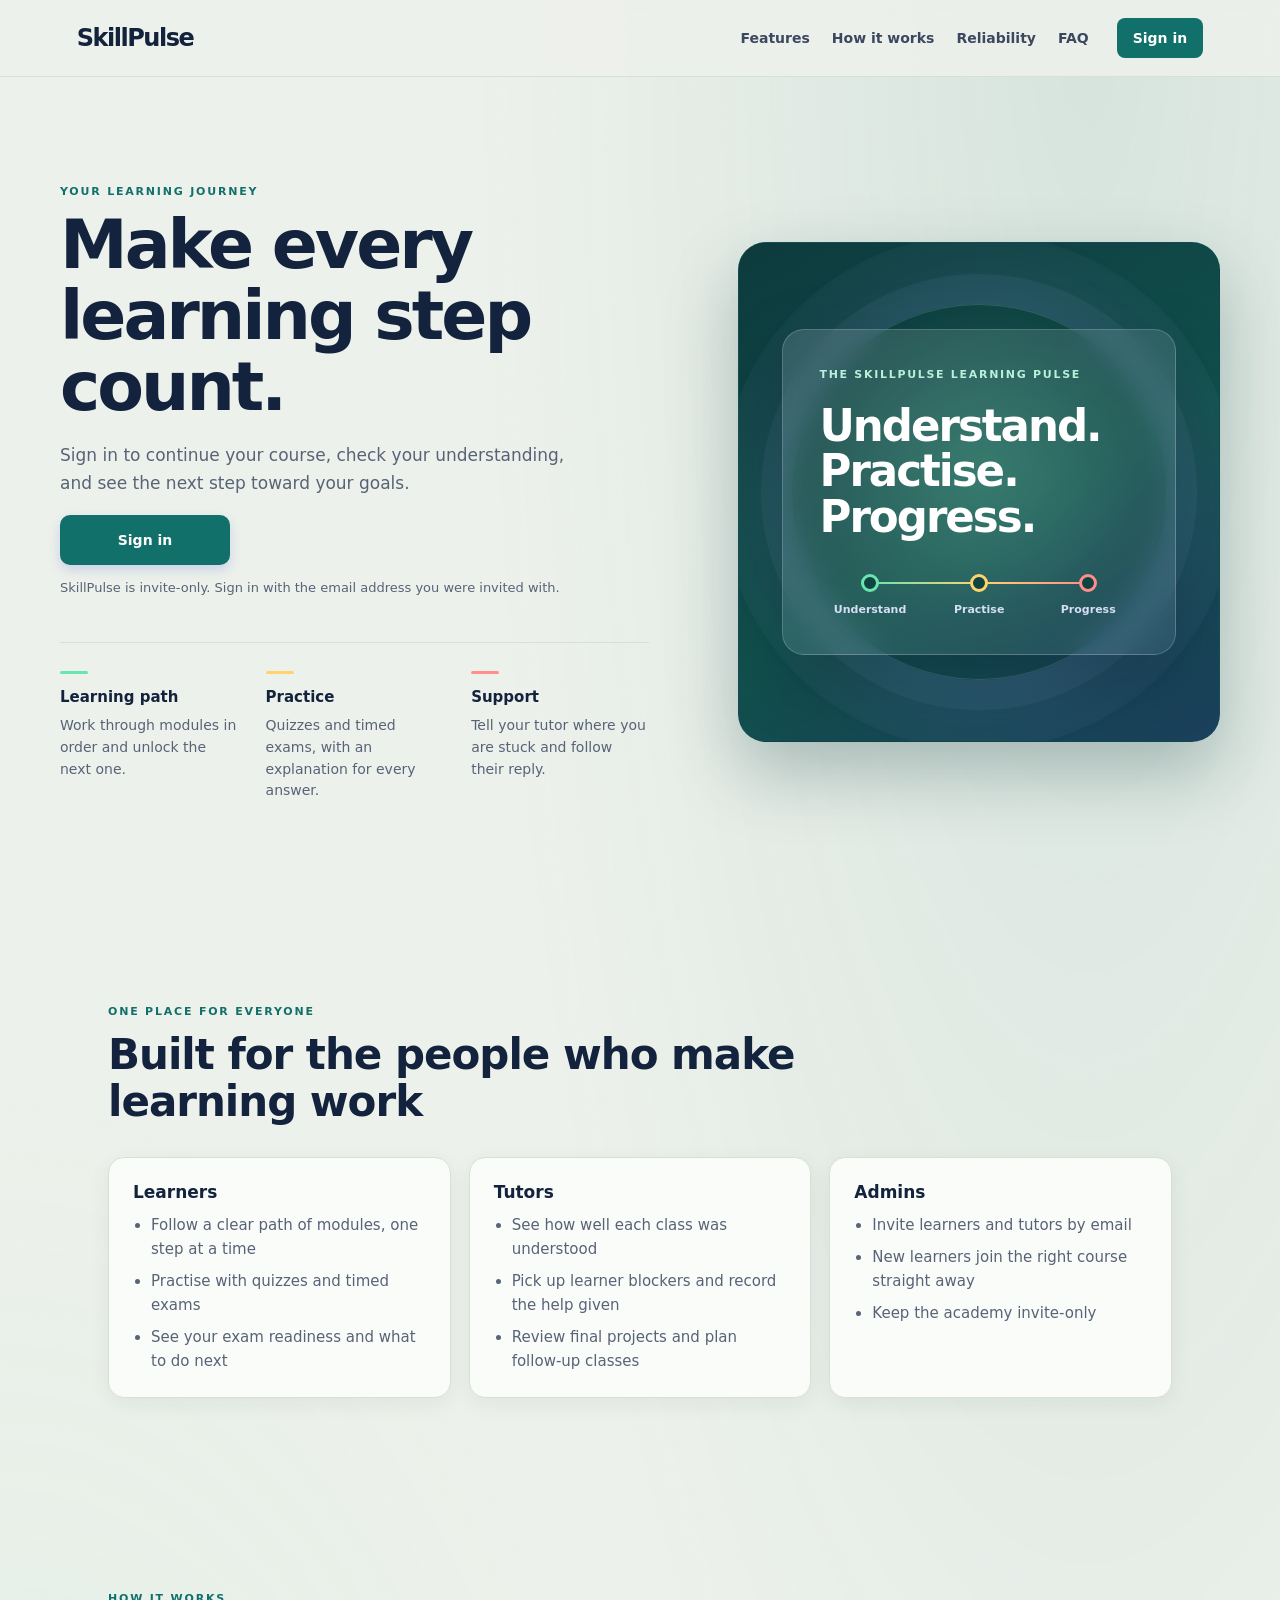
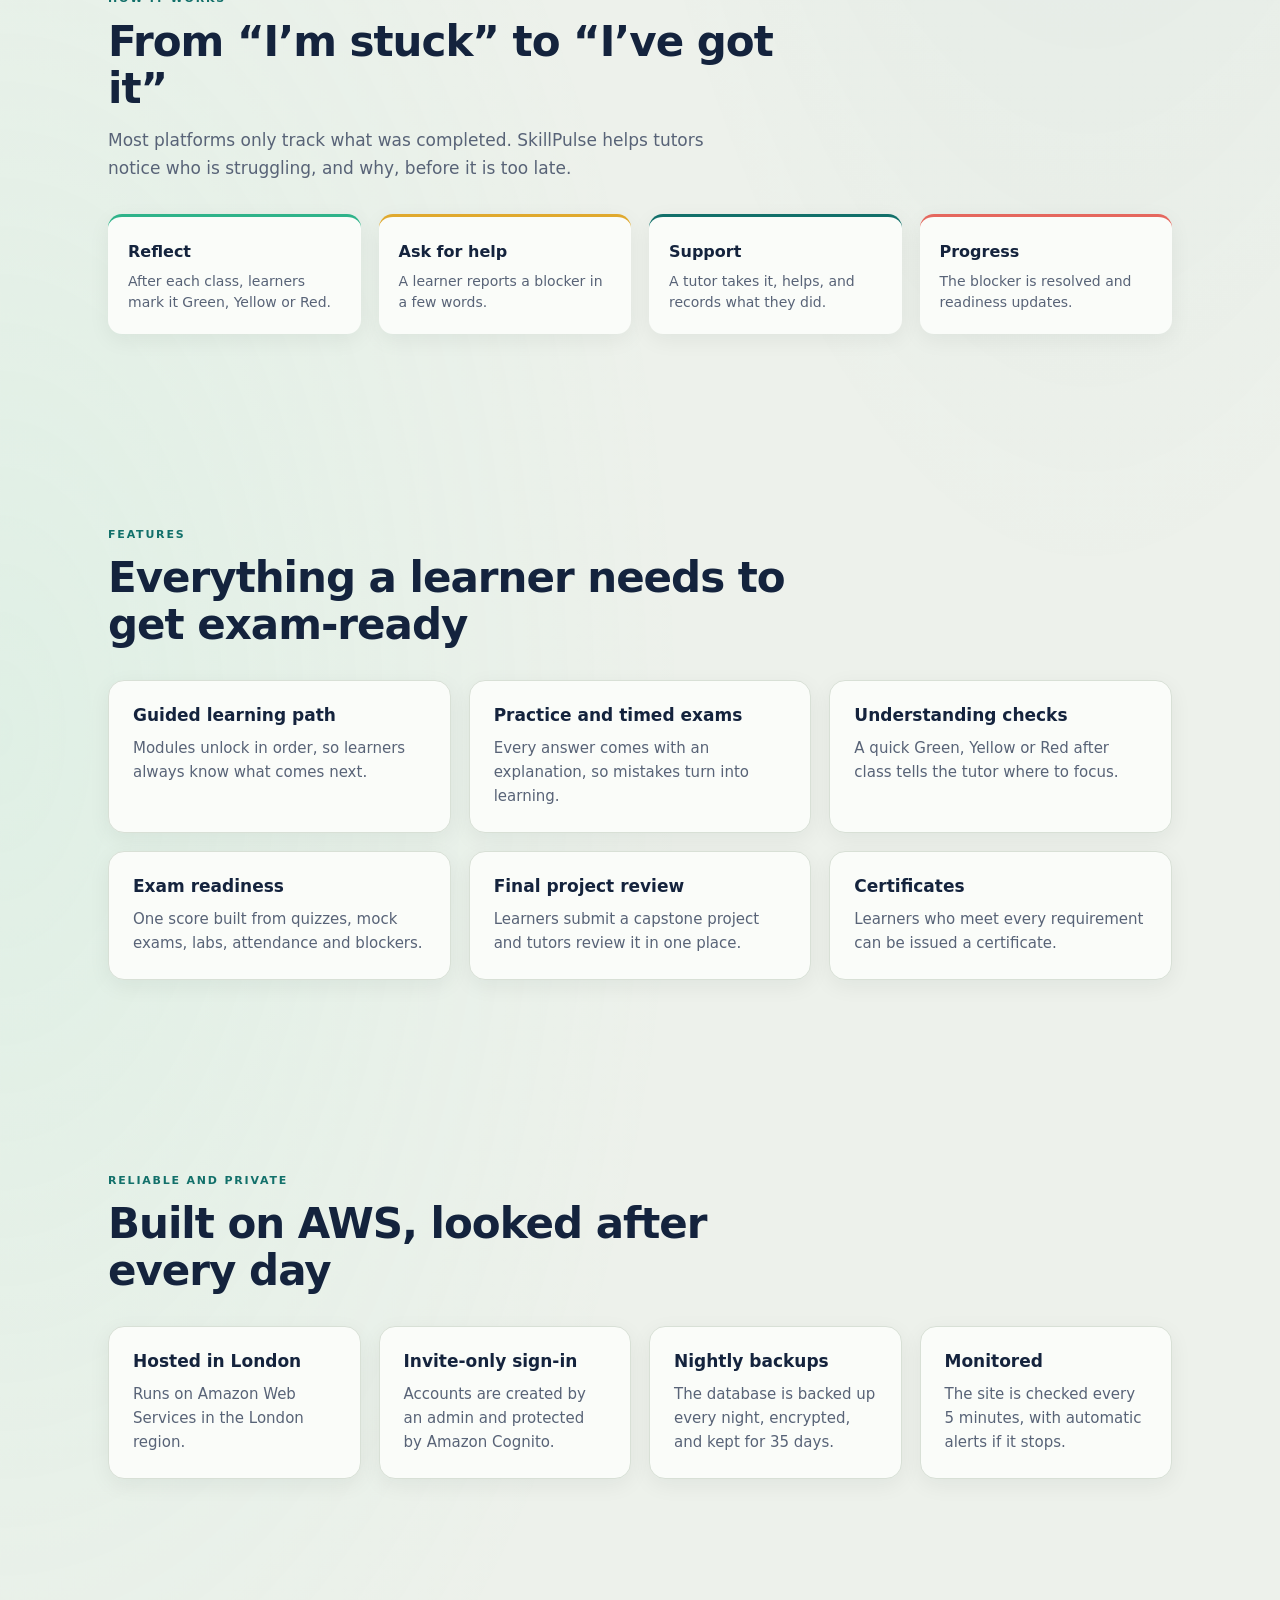
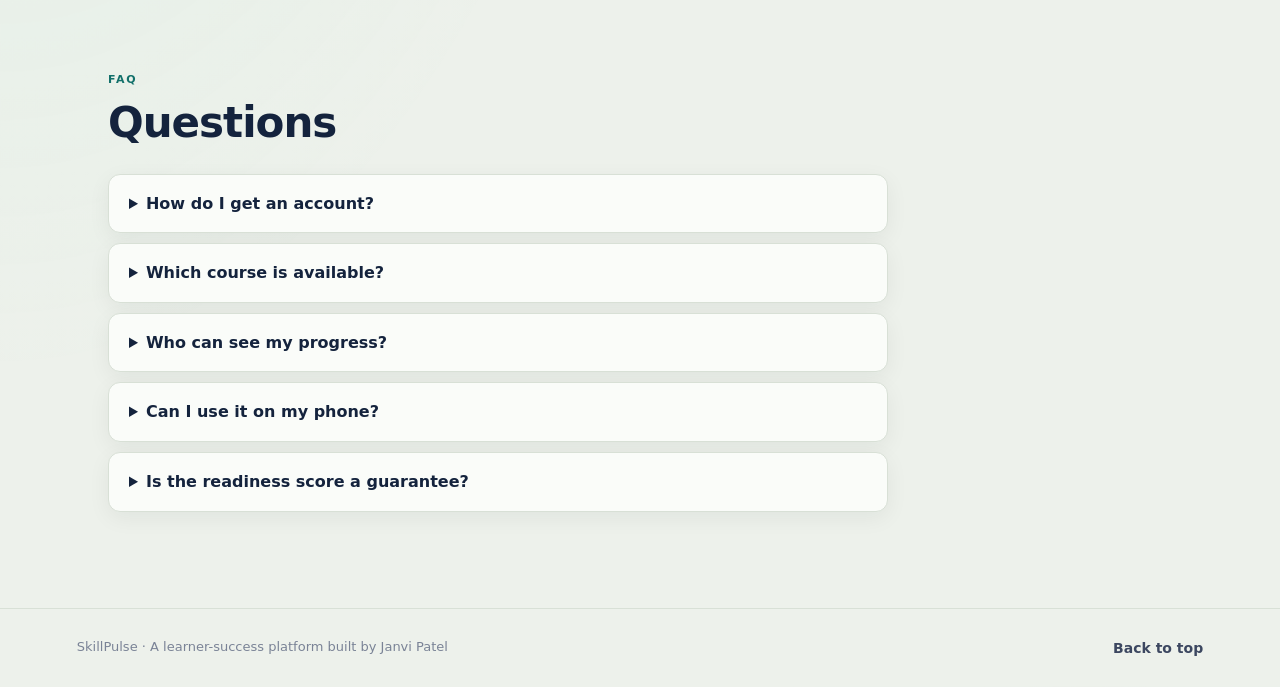
==== commit 54c432d7: "feat: new landing page with sage and teal theme" ====
--- a/frontend/index.html
+++ b/frontend/index.html
@@ -14,41 +14,150 @@
  <script src="support.js" defer></script>
   <script src="tutor-reviews.js" defer></script>
   <script src="tutor-dashboard.js" defer></script>
+  <script src="tutor-blockers.js" defer></script>
   <script src="certificate.js" defer></script>
   <script src="admin-invites.js" defer></script>
   <script src="auth.js" defer></script>
 </head>
 <body>
   <main id="login-page" class="login-page">
-    <section class="login-panel">
+    <header class="landing-nav">
       <a class="login-brand" href="/">SkillPulse</a>
-      <p class="eyebrow">YOUR LEARNING JOURNEY</p>
-      <h1>Make every learning step count.</h1>
-      <p class="login-lead">
-        Sign in to continue your course, check your understanding,
-        and see the next step toward your goals.
+      <nav aria-label="Home page sections">
+        <a href="#features">Features</a>
+        <a href="#how-it-works">How it works</a>
+        <a href="#trust">Reliability</a>
+        <a href="#faq">FAQ</a>
+      </nav>
+      <a class="landing-nav-signin" href="#top">Sign in</a>
+    </header>
+
+    <div class="landing-hero" id="top">
+      <section class="login-panel">
+        <p class="eyebrow">YOUR LEARNING JOURNEY</p>
+        <h1>Make every learning step count.</h1>
+        <p class="login-lead">
+          Sign in to continue your course, check your understanding,
+          and see the next step toward your goals.
+        </p>
+        <div id="login-actions" class="login-actions"></div>
+        <p id="login-status" class="login-status" role="status" aria-live="polite">
+          SkillPulse is invite-only. Sign in with the email address you were invited with.
+        </p>
+        <ul class="login-features" aria-label="What you can do in SkillPulse">
+          <li>
+            <strong>Learning path</strong>
+            <p>Work through modules in order and unlock the next one.</p>
+          </li>
+          <li>
+            <strong>Practice</strong>
+            <p>Quizzes and timed exams, with an explanation for every answer.</p>
+          </li>
+          <li>
+            <strong>Support</strong>
+            <p>Tell your tutor where you are stuck and follow their reply.</p>
+          </li>
+        </ul>
+      </section>
+      <aside class="login-art" aria-label="Learning and progress">
+        <div class="login-art-card">
+          <span class="login-art-kicker">THE SKILLPULSE LEARNING PULSE</span>
+          <strong>Understand.<br>Practise.<br>Progress.</strong>
+          <div class="pulse-route" aria-label="Learning journey milestones">
+            <div class="pulse-stop"><span aria-hidden="true"></span><small>Understand</small></div>
+            <div class="pulse-stop"><span aria-hidden="true"></span><small>Practise</small></div>
+            <div class="pulse-stop"><span aria-hidden="true"></span><small>Progress</small></div>
+          </div>
+        </div>
+      </aside>
+    </div>
+
+    <section class="landing-section" id="roles" aria-labelledby="roles-title">
+      <p class="eyebrow">ONE PLACE FOR EVERYONE</p>
+      <h2 id="roles-title">Built for the people who make learning work</h2>
+      <div class="landing-grid three">
+        <article class="landing-card">
+          <h3>Learners</h3>
+          <ul>
+            <li>Follow a clear path of modules, one step at a time</li>
+            <li>Practise with quizzes and timed exams</li>
+            <li>See your exam readiness and what to do next</li>
+          </ul>
+        </article>
+        <article class="landing-card">
+          <h3>Tutors</h3>
+          <ul>
+            <li>See how well each class was understood</li>
+            <li>Pick up learner blockers and record the help given</li>
+            <li>Review final projects and plan follow-up classes</li>
+          </ul>
+        </article>
+        <article class="landing-card">
+          <h3>Admins</h3>
+          <ul>
+            <li>Invite learners and tutors by email</li>
+            <li>New learners join the right course straight away</li>
+            <li>Keep the academy invite-only</li>
+          </ul>
+        </article>
+      </div>
+    </section>
+
+    <section class="landing-section" id="how-it-works" aria-labelledby="loop-title">
+      <p class="eyebrow">HOW IT WORKS</p>
+      <h2 id="loop-title">From “I’m stuck” to “I’ve got it”</h2>
+      <p class="landing-lead">
+        Most platforms only track what was completed. SkillPulse helps tutors
+        notice who is struggling, and why, before it is too late.
       </p>
-      <div class="login-highlights">
-        <div><span>01</span><p>Follow your learning path</p></div>
-        <div><span>02</span><p>Practise and track your progress</p></div>
-        <div><span>03</span><p>Get support when you need it</p></div>
-      </div>
-      <div id="login-actions" class="login-actions"></div>
-      <p id="login-status" class="login-status" role="status" aria-live="polite">
-        Sign in with your SkillPulse account to open your workspace.
-      </p>
-    </section>
-    <aside class="login-art" aria-label="Learning and progress">
-      <div class="login-art-card">
-        <span class="login-art-kicker">THE SKILLPULSE LEARNING PULSE</span>
-        <strong>Understand.<br>Practise.<br>Progress.</strong>
-        <div class="pulse-route" aria-label="Learning journey milestones">
-          <div class="pulse-stop"><span>01</span><small>Understand</small></div>
-          <div class="pulse-stop"><span>02</span><small>Practise</small></div>
-          <div class="pulse-stop"><span>03</span><small>Progress</small></div>
-        </div>
-      </div>
-    </aside>
+      <ol class="landing-loop">
+        <li><strong>Reflect</strong><p>After each class, learners mark it Green, Yellow or Red.</p></li>
+        <li><strong>Ask for help</strong><p>A learner reports a blocker in a few words.</p></li>
+        <li><strong>Support</strong><p>A tutor takes it, helps, and records what they did.</p></li>
+        <li><strong>Progress</strong><p>The blocker is resolved and readiness updates.</p></li>
+      </ol>
+    </section>
+
+    <section class="landing-section" id="features" aria-labelledby="features-title">
+      <p class="eyebrow">FEATURES</p>
+      <h2 id="features-title">Everything a learner needs to get exam-ready</h2>
+      <div class="landing-grid three">
+        <article class="landing-card"><h3>Guided learning path</h3><p>Modules unlock in order, so learners always know what comes next.</p></article>
+        <article class="landing-card"><h3>Practice and timed exams</h3><p>Every answer comes with an explanation, so mistakes turn into learning.</p></article>
+        <article class="landing-card"><h3>Understanding checks</h3><p>A quick Green, Yellow or Red after class tells the tutor where to focus.</p></article>
+        <article class="landing-card"><h3>Exam readiness</h3><p>One score built from quizzes, mock exams, labs, attendance and blockers.</p></article>
+        <article class="landing-card"><h3>Final project review</h3><p>Learners submit a capstone project and tutors review it in one place.</p></article>
+        <article class="landing-card"><h3>Certificates</h3><p>Learners who meet every requirement can be issued a certificate.</p></article>
+      </div>
+    </section>
+
+    <section class="landing-section" id="trust" aria-labelledby="trust-title">
+      <p class="eyebrow">RELIABLE AND PRIVATE</p>
+      <h2 id="trust-title">Built on AWS, looked after every day</h2>
+      <div class="landing-grid four">
+        <article class="landing-card"><h3>Hosted in London</h3><p>Runs on Amazon Web Services in the London region.</p></article>
+        <article class="landing-card"><h3>Invite-only sign-in</h3><p>Accounts are created by an admin and protected by Amazon Cognito.</p></article>
+        <article class="landing-card"><h3>Nightly backups</h3><p>The database is backed up every night, encrypted, and kept for 35 days.</p></article>
+        <article class="landing-card"><h3>Monitored</h3><p>The site is checked every 5 minutes, with automatic alerts if it stops.</p></article>
+      </div>
+    </section>
+
+    <section class="landing-section" id="faq" aria-labelledby="faq-title">
+      <p class="eyebrow">FAQ</p>
+      <h2 id="faq-title">Questions</h2>
+      <div class="landing-faq">
+        <details><summary>How do I get an account?</summary><p>SkillPulse is invite-only. Your tutor or academy admin invites you, and you receive an email with a temporary password. There is no public sign-up.</p></details>
+        <details><summary>Which course is available?</summary><p>The current course is AWS Solutions Architect Associate readiness, covering networking, VPC, storage and S3.</p></details>
+        <details><summary>Who can see my progress?</summary><p>You, the tutors of your course and the admins of your academy. Other learners cannot see your results.</p></details>
+        <details><summary>Can I use it on my phone?</summary><p>Yes. SkillPulse works in any modern browser on phones, tablets and computers.</p></details>
+        <details><summary>Is the readiness score a guarantee?</summary><p>No. It is a guide to help you decide what to practise next, not a promise of exam success.</p></details>
+      </div>
+    </section>
+
+    <footer class="landing-footer">
+      <span>SkillPulse · A learner-success platform built by Janvi Patel</span>
+      <a href="#top">Back to top</a>
+    </footer>
   </main>
 
   <div class="app-shell" hidden>
@@ -266,10 +375,6 @@
           </section>
         </div>
       </div>
-
-      <footer>
-        SkillPulse · Readiness is guidance, not a guarantee of exam success.
-      </footer>
     </main>
   </div>
 </body>
--- a/frontend/style.css
+++ b/frontend/style.css
@@ -2129,3 +2129,429 @@
   max-width: 520px;
   margin-top: 16px;
 }
+
+#tutor-blockers .blocker-card {
+  margin-top: 16px;
+  padding: 16px 18px;
+  border: 1px solid var(--border);
+  border-left: 4px solid #8a97ad;
+  border-radius: 12px;
+  background: var(--surface);
+}
+
+#tutor-blockers .blocker-card[data-severity="medium"] { border-left-color: #c58a00; }
+#tutor-blockers .blocker-card[data-severity="high"],
+#tutor-blockers .blocker-card[data-severity="critical"] { border-left-color: #c0392b; }
+
+#tutor-blockers .blocker-card h3 { margin: 0 0 8px; font-size: 16px; }
+#tutor-blockers .blocker-meta { font-size: 13px; }
+#tutor-blockers .blocker-tags { display: flex; flex-wrap: wrap; gap: 6px; margin: 0 0 8px; }
+#tutor-blockers .blocker-tags .badge { text-transform: capitalize; }
+#tutor-blockers .blocker-action { max-width: 560px; }
+
+/* Sign-in page: features as a calm row, not answer-style boxes */
+.login-features {
+  display: grid;
+  grid-template-columns: repeat(3, 1fr);
+  gap: 28px;
+  margin: 40px 0 0;
+  padding: 28px 0 0;
+  border-top: 1px solid rgb(255 255 255 / 12%);
+  list-style: none;
+}
+
+.login-features li {
+  position: relative;
+  padding-top: 14px;
+}
+
+.login-features li::before {
+  position: absolute;
+  top: 0;
+  left: 0;
+  width: 28px;
+  height: 3px;
+  border-radius: 2px;
+  background: #68e5b0;
+  content: "";
+}
+
+.login-features li:nth-child(2)::before { background: #ffd36e; }
+.login-features li:nth-child(3)::before { background: #ff8f88; }
+
+.login-features strong {
+  display: block;
+  margin-bottom: 6px;
+  color: #fff;
+  font-size: 15px;
+}
+
+.login-features p {
+  margin: 0;
+  color: #bac5dd;
+  font-size: 14px;
+  line-height: 1.55;
+}
+
+.login-panel .login-actions button {
+  margin-top: 20px;
+}
+
+/* Keep the big words inside the card on smaller laptops */
+.login-art-card strong {
+  font-size: clamp(34px, 3.4vw, 54px);
+  overflow-wrap: anywhere;
+}
+
+@media (max-width: 820px) {
+  .login-features {
+    grid-template-columns: 1fr;
+    gap: 18px;
+  }
+
+  .login-art {
+    padding: 28px 0;
+  }
+}
+
+/* Pulse stops are plain coloured dots, no step numbers */
+.pulse-stop span {
+  width: 18px;
+  height: 18px;
+  border-width: 3px;
+}
+
+.pulse-route::before {
+  top: 22px;
+}
+
+/* ===== Landing page (signed-out home) ===== */
+.login-page {
+  display: block;
+  padding: 0;
+  min-height: 100vh;
+}
+
+.landing-nav {
+  position: sticky;
+  top: 0;
+  z-index: 10;
+  display: flex;
+  align-items: center;
+  gap: 28px;
+  padding: 18px clamp(20px, 6vw, 96px);
+  border-bottom: 1px solid rgb(255 255 255 / 8%);
+  background: rgb(11 20 41 / 86%);
+  backdrop-filter: blur(10px);
+}
+
+.landing-nav .login-brand {
+  margin: 0;
+  font-size: 24px;
+}
+
+.landing-nav nav {
+  display: flex;
+  gap: 22px;
+  margin-left: auto;
+}
+
+.landing-nav nav a,
+.landing-footer a {
+  color: #c9d3ec;
+  font-size: 14px;
+  font-weight: 600;
+  text-decoration: none;
+}
+
+.landing-nav nav a:hover,
+.landing-footer a:hover {
+  color: #fff;
+}
+
+.landing-nav-signin {
+  padding: 9px 16px;
+  border-radius: 8px;
+  background: var(--primary);
+  color: #fff;
+  font-size: 14px;
+  font-weight: 650;
+  text-decoration: none;
+}
+
+.landing-hero {
+  display: grid;
+  grid-template-columns: 1.1fr 0.9fr;
+  gap: clamp(30px, 7vw, 100px);
+  align-items: center;
+  max-width: 1256px;
+  min-height: calc(100vh - 70px);
+  margin: 0 auto;
+  padding: clamp(36px, 6vw, 80px) clamp(20px, 6vw, 48px);
+  scroll-margin-top: 70px;
+}
+
+.landing-section {
+  max-width: 1160px;
+  margin: 0 auto;
+  padding: clamp(56px, 8vw, 96px) clamp(20px, 6vw, 48px);
+  scroll-margin-top: 70px;
+}
+
+.landing-section h2 {
+  max-width: 720px;
+  margin: 0 0 14px;
+  color: #fff;
+  font-size: clamp(28px, 3.6vw, 42px);
+  line-height: 1.12;
+  letter-spacing: -1px;
+}
+
+.landing-lead {
+  max-width: 640px;
+  margin: 0 0 8px;
+  color: #bac5dd;
+  font-size: 17px;
+  line-height: 1.65;
+}
+
+.landing-grid {
+  display: grid;
+  gap: 18px;
+  margin-top: 32px;
+}
+
+.landing-grid.three { grid-template-columns: repeat(3, 1fr); }
+.landing-grid.four { grid-template-columns: repeat(4, 1fr); }
+
+.landing-card {
+  padding: 24px;
+  border: 1px solid rgb(255 255 255 / 10%);
+  border-radius: 16px;
+  background: rgb(255 255 255 / 4%);
+}
+
+.landing-card h3 {
+  margin: 0 0 10px;
+  color: #fff;
+  font-size: 17px;
+}
+
+.landing-card p,
+.landing-card li {
+  margin: 0;
+  color: #bac5dd;
+  font-size: 15px;
+  line-height: 1.6;
+}
+
+.landing-card ul {
+  display: grid;
+  gap: 8px;
+  margin: 0;
+  padding-left: 18px;
+}
+
+.landing-loop {
+  display: grid;
+  grid-template-columns: repeat(4, 1fr);
+  gap: 18px;
+  margin: 32px 0 0;
+  padding: 0;
+  list-style: none;
+}
+
+.landing-loop li {
+  position: relative;
+  padding: 22px 20px 20px;
+  border-top: 3px solid #68e5b0;
+  border-radius: 14px;
+  background: rgb(255 255 255 / 4%);
+}
+
+.landing-loop li:nth-child(2) { border-top-color: #ffd36e; }
+.landing-loop li:nth-child(3) { border-top-color: #9fb0ff; }
+.landing-loop li:nth-child(4) { border-top-color: #ff8f88; }
+
+.landing-loop strong {
+  display: block;
+  margin-bottom: 6px;
+  color: #fff;
+  font-size: 16px;
+}
+
+.landing-loop p {
+  margin: 0;
+  color: #bac5dd;
+  font-size: 14px;
+  line-height: 1.55;
+}
+
+.landing-faq {
+  display: grid;
+  gap: 10px;
+  max-width: 780px;
+  margin-top: 28px;
+}
+
+.landing-faq details {
+  padding: 16px 20px;
+  border: 1px solid rgb(255 255 255 / 10%);
+  border-radius: 12px;
+  background: rgb(255 255 255 / 4%);
+}
+
+.landing-faq summary {
+  color: #fff;
+  font-weight: 650;
+  cursor: pointer;
+}
+
+.landing-faq p {
+  margin: 12px 0 0;
+  color: #bac5dd;
+  line-height: 1.6;
+}
+
+.landing-footer {
+  display: flex;
+  flex-wrap: wrap;
+  justify-content: space-between;
+  gap: 12px;
+  padding: 28px clamp(20px, 6vw, 96px);
+  border-top: 1px solid rgb(255 255 255 / 8%);
+  color: #8f9bb8;
+  font-size: 13px;
+}
+
+@media (max-width: 980px) {
+  .landing-grid.four { grid-template-columns: repeat(2, 1fr); }
+  .landing-loop { grid-template-columns: repeat(2, 1fr); }
+}
+
+@media (max-width: 820px) {
+  .landing-nav nav { display: none; }
+  .landing-nav-signin { margin-left: auto; }
+  .landing-hero {
+    grid-template-columns: 1fr;
+    min-height: 0;
+  }
+  .landing-grid.three,
+  .landing-grid.four,
+  .landing-loop { grid-template-columns: 1fr; }
+}
+
+/* ===== Landing colour theme: soft sage + deep teal (overrides the dark theme) ===== */
+#login-page {
+  --land-bg: #edf1eb;
+  --land-ink: #14233d;
+  --land-muted: #586377;
+  --land-line: #d8e0d6;
+  --land-card: #fafcf9;
+  --land-accent: #12706a;
+  --land-accent-dark: #0c5853;
+
+  color: var(--land-ink);
+  background:
+    radial-gradient(ellipse at 85% 0%, rgb(18 112 106 / 10%), transparent 40%),
+    radial-gradient(ellipse at 0% 60%, rgb(104 229 176 / 10%), transparent 38%),
+    var(--land-bg) !important;
+}
+
+#login-page .login-brand,
+#login-page .login-panel h1,
+#login-page .landing-section h2,
+#login-page .landing-card h3,
+#login-page .landing-loop strong,
+#login-page .login-features strong,
+#login-page .landing-faq summary {
+  color: var(--land-ink) !important;
+}
+
+#login-page .eyebrow {
+  color: var(--land-accent);
+}
+
+#login-page .login-lead,
+#login-page .login-status,
+#login-page .landing-lead,
+#login-page .landing-card p,
+#login-page .landing-card li,
+#login-page .landing-loop p,
+#login-page .login-features p,
+#login-page .landing-faq p {
+  color: var(--land-muted);
+}
+
+#login-page .landing-nav {
+  border-bottom-color: var(--land-line);
+  background: rgb(237 241 235 / 88%);
+}
+
+#login-page .landing-nav nav a,
+#login-page .landing-footer a {
+  color: #3c4760;
+}
+
+#login-page .landing-nav nav a:hover,
+#login-page .landing-footer a:hover {
+  color: var(--land-accent);
+}
+
+#login-page .landing-nav-signin,
+#login-page .login-actions button {
+  background: var(--land-accent);
+  color: #fff;
+}
+
+#login-page .landing-nav-signin:hover,
+#login-page .login-actions button:hover:not(:disabled) {
+  background: var(--land-accent-dark);
+}
+
+#login-page .login-features {
+  border-top-color: var(--land-line);
+}
+
+#login-page .landing-card,
+#login-page .landing-loop li,
+#login-page .landing-faq details {
+  border-color: var(--land-line);
+  background: var(--land-card);
+  box-shadow: 0 6px 22px rgb(20 40 35 / 6%);
+}
+
+#login-page .landing-loop li {
+  border-top-width: 3px;
+}
+
+#login-page .landing-footer {
+  border-top-color: var(--land-line);
+  color: #7a8396;
+}
+
+/* The pulse panel becomes a deep teal "window" on the warm page */
+#login-page .login-art {
+  border-color: rgb(12 88 83 / 25%);
+  background:
+    radial-gradient(circle at 50% 45%, rgb(104 229 176 / 22%), transparent 45%),
+    linear-gradient(150deg, #0d3a3d, #11504c 55%, #1b3f5c);
+  box-shadow: 0 30px 70px rgb(13 58 61 / 28%);
+}
+
+#login-page .login-art::before {
+  border-color: rgb(200 245 228 / 18%);
+}
+
+#login-page .login-art-kicker {
+  color: #b9efdb;
+}
+
+#login-page .pulse-stop span {
+  background: #0f4442;
+}
+
+#login-page .landing-loop li { border-top-color: #2fb38a; }
+#login-page .landing-loop li:nth-child(2) { border-top-color: #e0a92e; }
+#login-page .landing-loop li:nth-child(3) { border-top-color: #12706a; }
+#login-page .landing-loop li:nth-child(4) { border-top-color: #e5675e; }
